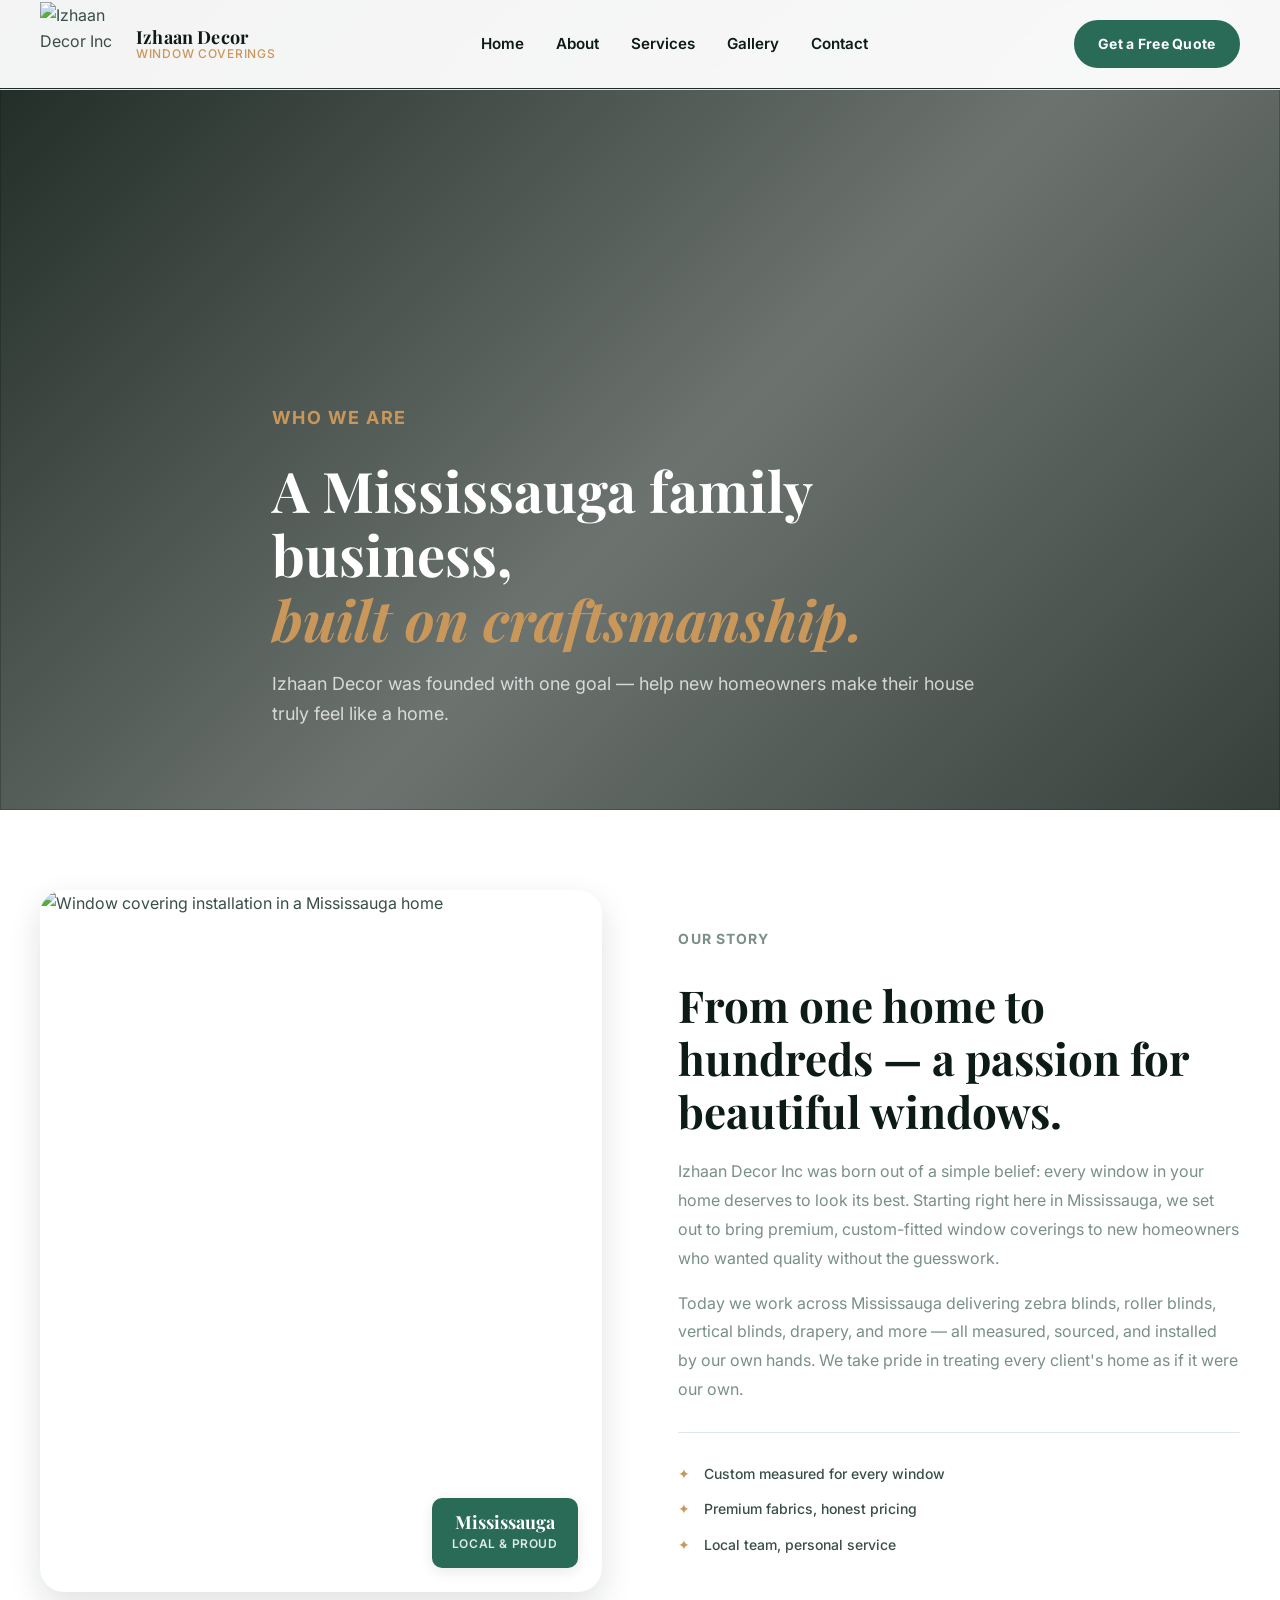
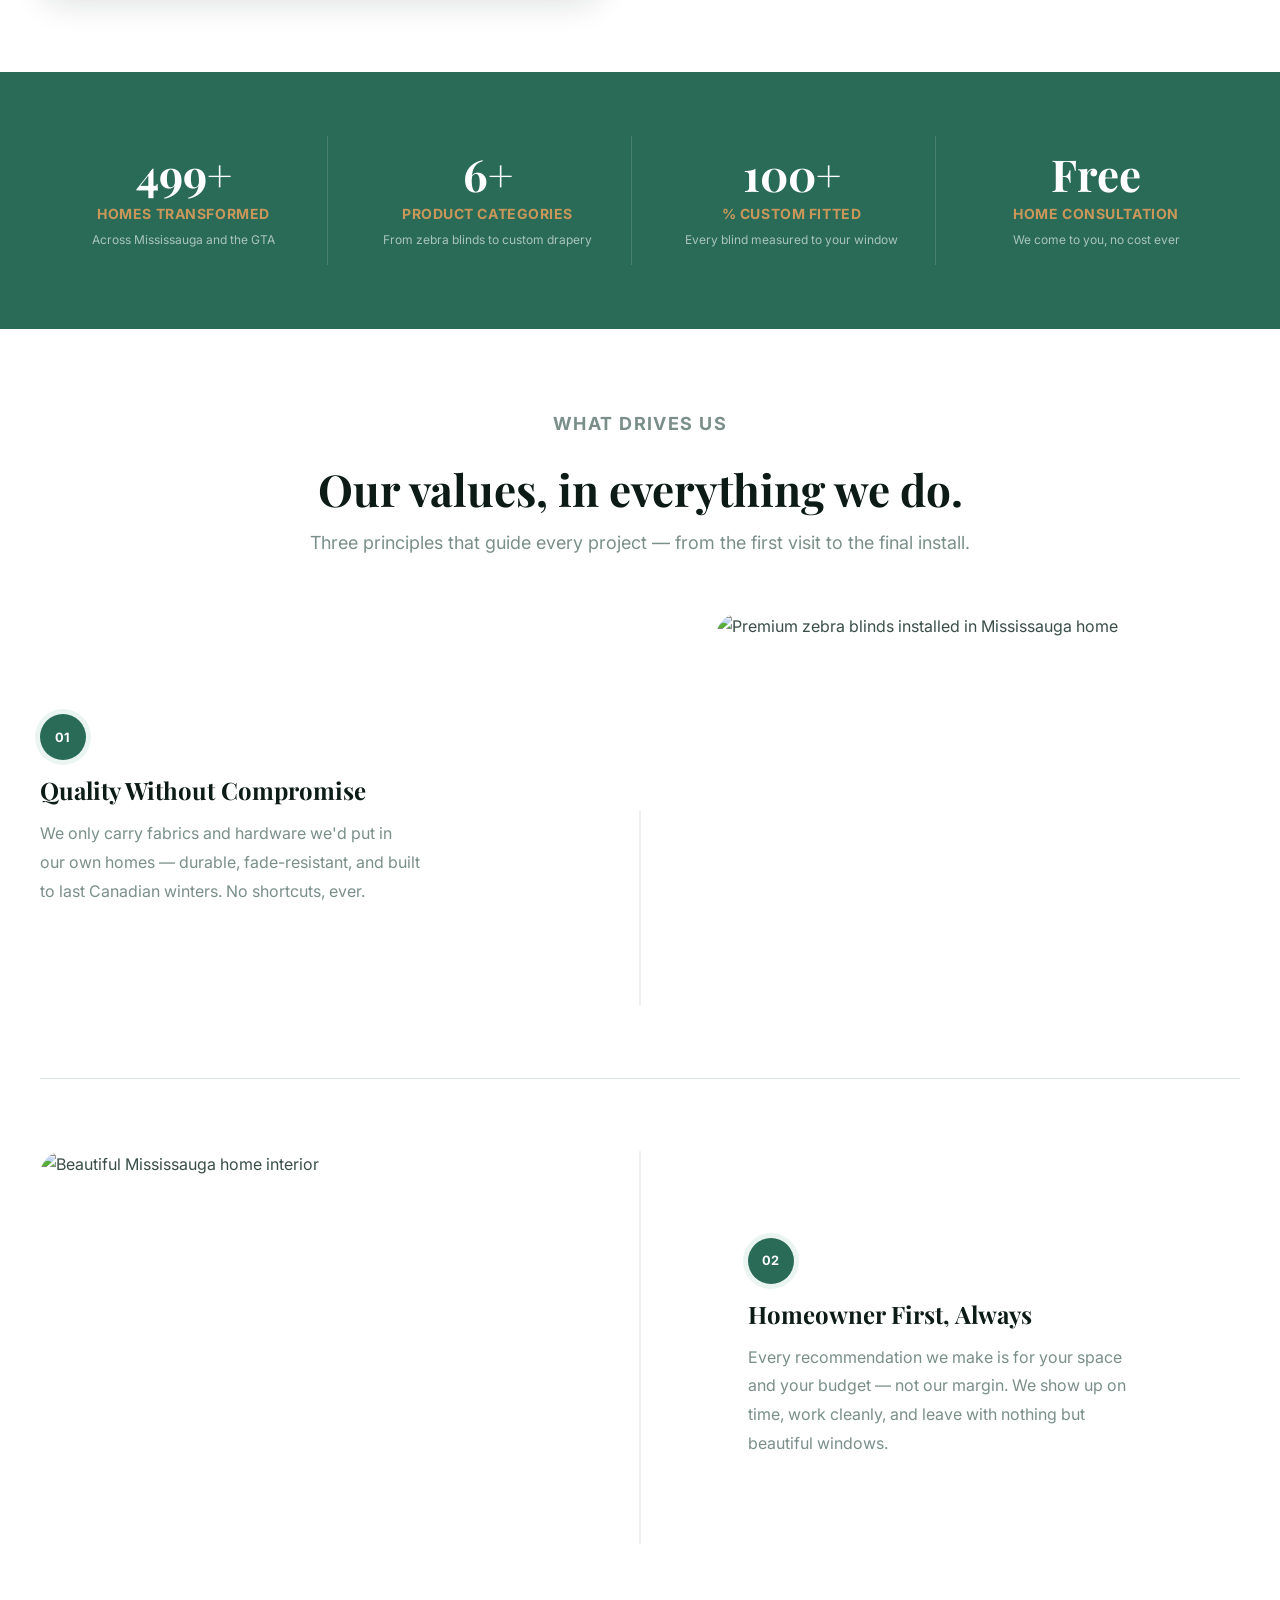
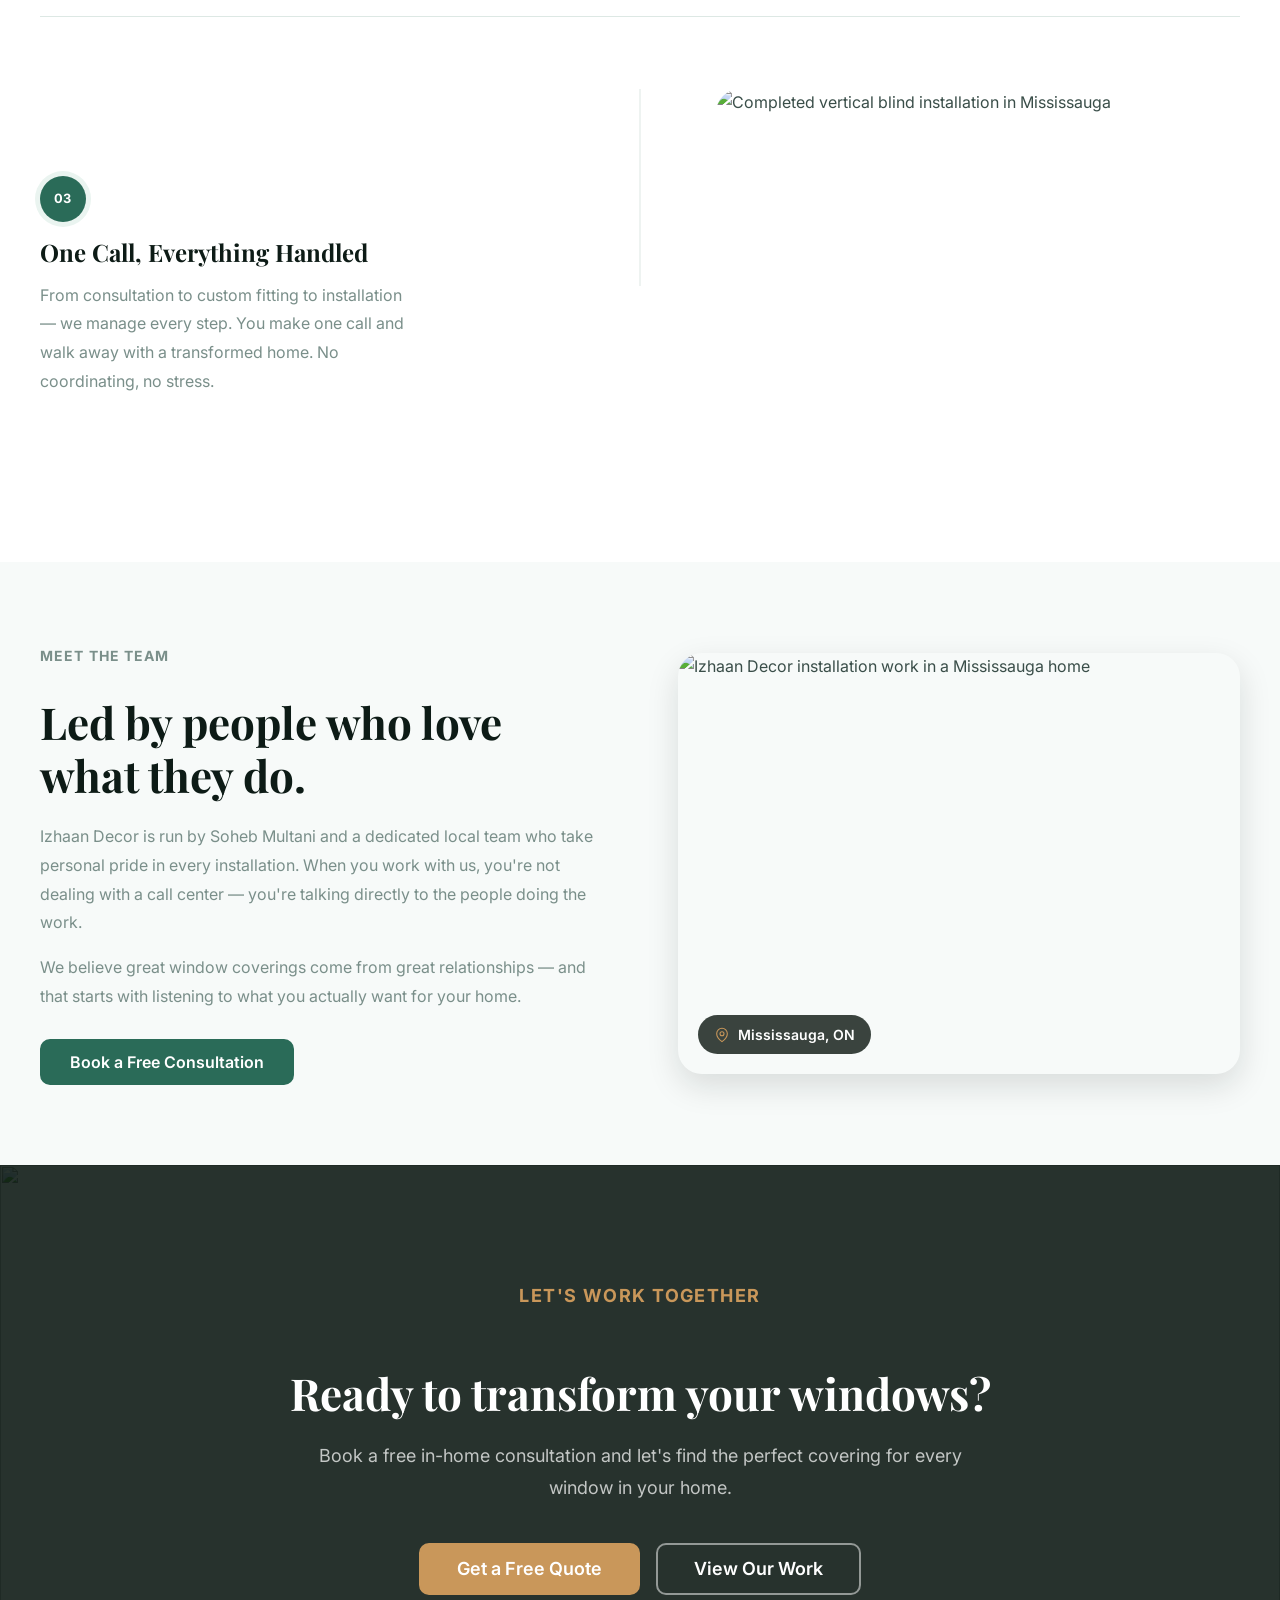
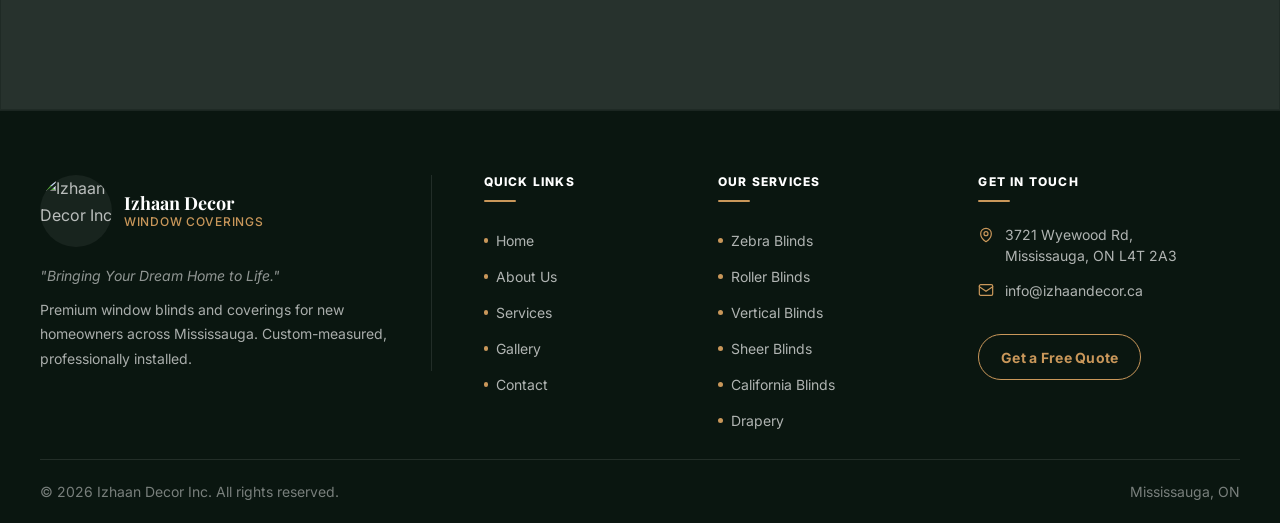
==== about/index.html @ c47b693d "first commit" ====
﻿<!doctype html>
<html lang="en">
  <head>
    <meta charset="utf-8">
    <meta name="viewport" content="width=device-width, initial-scale=1">
    <title>About Us | Izhaan Decor Inc — Mississauga Window Coverings</title>
    <meta name="description" content="Learn about Izhaan Decor Inc — a Mississauga-based window coverings company dedicated to helping new homeowners bring their dream home to life with premium blinds and drapery.">
    <link rel="preconnect" href="https://fonts.googleapis.com">
    <link rel="preconnect" href="https://fonts.gstatic.com" crossorigin>
    <link href="https://fonts.googleapis.com/css2?family=Inter:wght@400;500;600;700&family=Playfair+Display:ital,wght@0,400;0,600;0,700;1,400&display=swap" rel="stylesheet">
    <link rel="stylesheet" href="../root.css">
    <link rel="stylesheet" href="./about.css">
  </head>
  <body>

    <div data-include="../global/header.html"></div>

    <main>

      <!-- ═══════════════════════════════ PAGE HERO -->
      <section class="about-hero">
        <div class="about-hero__bg" aria-hidden="true">
          <img src="https://images.pexels.com/photos/1571460/pexels-photo-1571460.jpeg?auto=compress&cs=tinysrgb&w=1800" alt="">
        </div>
        <div class="container about-hero__inner">
          <p class="eyebrow">Who We Are</p>
          <h1>A Mississauga family business,<br><em>built on craftsmanship.</em></h1>
          <p>Izhaan Decor was founded with one goal — help new homeowners make their house truly feel like a home.</p>
        </div>
      </section>

      <!-- ═══════════════════════════════ STORY -->
      <section class="section about-story">
        <div class="container about-story__grid">
          <div class="about-story__media">
            <img src="https://assets.cdn.filesafe.space/pDreylt0DE2IrmVNC9Mn/media/6a2c3a06c53e51acc0c17b4c.jpg" alt="Window covering installation in a Mississauga home" loading="lazy">
            <div class="about-story__badge">
              <strong>Mississauga</strong>
              <span>Local &amp; Proud</span>
            </div>
          </div>
          <div class="about-story__copy">
            <p class="eyebrow">Our Story</p>
            <h2>From one home to hundreds — a passion for beautiful windows.</h2>
            <p>Izhaan Decor Inc was born out of a simple belief: every window in your home deserves to look its best. Starting right here in Mississauga, we set out to bring premium, custom-fitted window coverings to new homeowners who wanted quality without the guesswork.</p>
            <p>Today we work across Mississauga delivering zebra blinds, roller blinds, vertical blinds, drapery, and more — all measured, sourced, and installed by our own hands. We take pride in treating every client's home as if it were our own.</p>
            <div class="about-story__values">
              <div class="about-story__value">
                <span>✦</span>
                <p>Custom measured for every window</p>
              </div>
              <div class="about-story__value">
                <span>✦</span>
                <p>Premium fabrics, honest pricing</p>
              </div>
              <div class="about-story__value">
                <span>✦</span>
                <p>Local team, personal service</p>
              </div>
            </div>
          </div>
        </div>
      </section>

      <!-- ═══════════════════════════════ STATS -->
      <section class="about-stats">
        <div class="container about-stats__grid">
          <div class="about-stat">
            <strong data-count-to="500">0</strong>
            <span>Homes Transformed</span>
            <p>Across Mississauga and the GTA</p>
          </div>
          <div class="about-stat">
            <strong data-count-to="6">0</strong>
            <span>Product Categories</span>
            <p>From zebra blinds to custom drapery</p>
          </div>
          <div class="about-stat">
            <strong data-count-to="100">0</strong>
            <span>% Custom Fitted</span>
            <p>Every blind measured to your window</p>
          </div>
          <div class="about-stat">
            <strong>Free</strong>
            <span>Home Consultation</span>
            <p>We come to you, no cost ever</p>
          </div>
        </div>
      </section>

      <!-- ═══════════════════════════════ MISSION & VALUES -->
      <section class="section about-values">
        <div class="container">
          <div class="section-heading">
            <p class="eyebrow">What Drives Us</p>
            <h2>Our values, in everything we do.</h2>
            <p>Three principles that guide every project — from the first visit to the final install.</p>
          </div>
          <div class="steps-alt__list">

            <div class="steps-alt__step reveal-on-scroll">
              <div class="steps-alt__copy">
                <span class="steps-alt__num">01</span>
                <h3>Quality Without Compromise</h3>
                <p>We only carry fabrics and hardware we'd put in our own homes — durable, fade-resistant, and built to last Canadian winters. No shortcuts, ever.</p>
              </div>
              <div class="steps-alt__divider" aria-hidden="true"></div>
              <div class="steps-alt__media">
                <img src="https://assets.cdn.filesafe.space/pDreylt0DE2IrmVNC9Mn/media/6a2c3a0cc5c622320643a615.jpg" alt="Premium zebra blinds installed in Mississauga home" loading="lazy">
              </div>
            </div>

            <div class="steps-alt__step steps-alt__step--flip reveal-on-scroll">
              <div class="steps-alt__copy">
                <span class="steps-alt__num">02</span>
                <h3>Homeowner First, Always</h3>
                <p>Every recommendation we make is for your space and your budget — not our margin. We show up on time, work cleanly, and leave with nothing but beautiful windows.</p>
              </div>
              <div class="steps-alt__divider" aria-hidden="true"></div>
              <div class="steps-alt__media">
                <img src="https://images.pexels.com/photos/1457842/pexels-photo-1457842.jpeg?auto=compress&cs=tinysrgb&w=1200" alt="Beautiful Mississauga home interior" loading="lazy">
              </div>
            </div>

            <div class="steps-alt__step reveal-on-scroll">
              <div class="steps-alt__copy">
                <span class="steps-alt__num">03</span>
                <h3>One Call, Everything Handled</h3>
                <p>From consultation to custom fitting to installation — we manage every step. You make one call and walk away with a transformed home. No coordinating, no stress.</p>
              </div>
              <div class="steps-alt__divider" aria-hidden="true"></div>
              <div class="steps-alt__media">
                <img src="https://assets.cdn.filesafe.space/pDreylt0DE2IrmVNC9Mn/media/6a2c3a0c8a3c98ce56496776.jpg" alt="Completed vertical blind installation in Mississauga" loading="lazy">
              </div>
            </div>

          </div>
        </div>
      </section>

      <!-- ═══════════════════════════════ OWNER / TEAM -->
      <section class="section about-team">
        <div class="container about-team__grid">
          <div class="about-team__copy">
            <p class="eyebrow">Meet the Team</p>
            <h2>Led by people who love what they do.</h2>
            <p>Izhaan Decor is run by Soheb Multani and a dedicated local team who take personal pride in every installation. When you work with us, you're not dealing with a call center — you're talking directly to the people doing the work.</p>
            <p>We believe great window coverings come from great relationships — and that starts with listening to what you actually want for your home.</p>
            <a class="btn btn--primary" href="../contact/">Book a Free Consultation</a>
          </div>
          <div class="about-team__media">
            <img src="https://assets.cdn.filesafe.space/pDreylt0DE2IrmVNC9Mn/media/6a2c3a0c96783b1af5883b0c.jpg" alt="Izhaan Decor installation work in a Mississauga home" loading="lazy">
            <div class="about-team__tag">
              <svg viewBox="0 0 24 24" fill="none" stroke="currentColor" stroke-width="1.6" stroke-linecap="round" stroke-linejoin="round" aria-hidden="true"><path d="M20 10c0 6-8 12-8 12S4 16 4 10a8 8 0 1 1 16 0z"/><circle cx="12" cy="10" r="3"/></svg>
              <span>Mississauga, ON</span>
            </div>
          </div>
        </div>
      </section>

      <!-- ═══════════════════════════════ CTA -->
      <section class="about-cta">
        <div class="about-cta__bg" aria-hidden="true">
          <img src="https://images.pexels.com/photos/1643383/pexels-photo-1643383.jpeg?auto=compress&cs=tinysrgb&w=1800" alt="">
        </div>
        <div class="container about-cta__inner">
          <p class="eyebrow">Let's Work Together</p>
          <h2>Ready to transform your windows?</h2>
          <p>Book a free in-home consultation and let's find the perfect covering for every window in your home.</p>
          <div class="about-cta__actions">
            <a class="btn btn--accent btn--large" href="../contact/">Get a Free Quote</a>
            <a class="btn btn--outline-white btn--large" href="../gallery/">View Our Work</a>
          </div>
        </div>
      </section>

    </main>

    <div data-include="../global/footer.html"></div>
    <script src="./about.js"></script>
  </body>
</html>
---- root.css ----
@import url("./global/variables.css");
@import url("./global/base.css");
---- about/about.css ----
/* ══════════════════════════════════════════════════════════
   Scroll reveal
══════════════════════════════════════════════════════════ */
.reveal-on-scroll {
  opacity: 0;
  transform: translateY(30px);
  transition: opacity 0.65s var(--ease-slow), transform 0.65s var(--ease-slow);
}

.reveal-on-scroll.is-visible {
  opacity: 1;
  transform: translateY(0);
}

.reveal-stagger {
  transition-delay: calc(var(--i, 0) * 110ms);
}

/* ══════════════════════════════════════════════════════════
   PAGE HERO
══════════════════════════════════════════════════════════ */
.about-hero {
  position: relative;
  display: flex;
  align-items: flex-end;
  min-height: 90vh;
  overflow: hidden;
}

.about-hero__bg {
  position: absolute;
  inset: 0;
  z-index: 0;
}

.about-hero__bg img {
  width: 100%;
  height: 100%;
  object-fit: cover;
}

.about-hero__bg::after {
  content: "";
  position: absolute;
  inset: 0;
  background: linear-gradient(
    135deg,
    rgba(10, 22, 16, 0.92) 0%,
    rgba(10, 22, 16, 0.60) 55%,
    rgba(10, 22, 16, 0.82) 100%
  );
}

.about-hero__inner {
  position: relative;
  z-index: 1;
  padding-block: 8rem 5rem;
  max-width: 46rem;
}

.about-hero__inner .eyebrow {
  color: var(--color-accent);
  animation: fade-up 0.7s var(--ease-slow) both;
}

.about-hero__inner h1 {
  margin-block: 0.75rem 1.1rem;
  font-size: clamp(2rem, 5vw, 3.5rem);
  color: #fff;
  line-height: 1.15;
  animation: fade-up 0.7s 0.15s var(--ease-slow) both;
}

.about-hero__inner h1 em {
  font-style: italic;
  color: var(--color-accent);
}

.about-hero__inner > p {
  color: rgba(255, 255, 255, 0.75);
  font-size: var(--text-lg);
  line-height: 1.7;
  animation: fade-up 0.7s 0.3s var(--ease-slow) both;
}

@keyframes fade-up {
  from { opacity: 0; transform: translateY(24px); }
  to   { opacity: 1; transform: translateY(0);    }
}

/* ══════════════════════════════════════════════════════════
   STORY
══════════════════════════════════════════════════════════ */
.about-story__grid {
  display: grid;
  grid-template-columns: 1fr 1fr;
  gap: clamp(2.5rem, 6vw, 5rem);
  align-items: center;
}

.about-story__media {
  position: relative;
  border-radius: var(--radius-xl);
  overflow: hidden;
  aspect-ratio: 4 / 5;
  box-shadow: var(--shadow-lg);
}

.about-story__media img {
  width: 100%;
  height: 100%;
  object-fit: cover;
  transition: transform 0.7s var(--ease-slow);
}

.about-story__media:hover img {
  transform: scale(1.04);
}

.about-story__badge {
  position: absolute;
  bottom: 1.5rem;
  right: 1.5rem;
  display: flex;
  flex-direction: column;
  align-items: center;
  padding: 0.9rem 1.25rem;
  border-radius: var(--radius-md);
  background: var(--color-primary);
  color: #fff;
  text-align: center;
  box-shadow: var(--shadow-md);
}

.about-story__badge strong {
  font-family: var(--font-serif);
  font-size: var(--text-lg);
  font-weight: 700;
  line-height: 1;
}

.about-story__badge span {
  margin-top: 0.2rem;
  font-size: var(--text-xs);
  font-weight: 600;
  letter-spacing: 0.05em;
  text-transform: uppercase;
  opacity: 0.85;
}

.about-story__copy h2 {
  margin-block: 0.75rem 1.25rem;
  font-size: clamp(var(--text-2xl), 3.5vw, var(--text-4xl));
}

.about-story__copy p {
  color: var(--color-muted);
  line-height: 1.8;
  margin-bottom: 1rem;
}

.about-story__values {
  display: grid;
  gap: 0.65rem;
  margin-top: 1.75rem;
  padding-top: 1.75rem;
  border-top: 1px solid var(--color-border);
}

.about-story__value {
  display: flex;
  align-items: center;
  gap: 0.85rem;
}

.about-story__value span {
  color: var(--color-accent);
  font-size: var(--text-sm);
  flex: 0 0 auto;
}

.about-story__value p {
  margin: 0;
  color: var(--color-text);
  font-size: var(--text-sm);
  font-weight: 500;
}

/* ══════════════════════════════════════════════════════════
   STATS
══════════════════════════════════════════════════════════ */
.about-stats {
  background: var(--color-primary);
  padding-block: clamp(2.5rem, 5vw, 4rem);
}

.about-stats__grid {
  display: grid;
  grid-template-columns: repeat(4, 1fr);
  gap: 1rem;
  text-align: center;
}

.about-stat {
  padding: 1rem;
  border-right: 1px solid rgba(255, 255, 255, 0.14);
}

.about-stat:last-child {
  border-right: 0;
}

.about-stat strong {
  display: block;
  font-family: var(--font-serif);
  font-size: clamp(var(--text-3xl), 4vw, var(--text-4xl));
  font-weight: 700;
  color: #fff;
  line-height: 1;
  margin-bottom: 0.35rem;
}

.about-stat span {
  display: block;
  font-size: var(--text-sm);
  font-weight: 700;
  color: var(--color-accent);
  letter-spacing: 0.04em;
  text-transform: uppercase;
  margin-bottom: 0.4rem;
}

.about-stat p {
  font-size: var(--text-xs);
  color: rgba(255, 255, 255, 0.6);
  line-height: 1.5;
}

/* ══════════════════════════════════════════════════════════
   VALUES
══════════════════════════════════════════════════════════ */
.values-grid {
  display: grid;
  grid-template-columns: repeat(3, 1fr);
  gap: 1.5rem;
}

.value-card {
  padding: 2rem 1.75rem;
  border: 1px solid var(--color-border);
  border-radius: var(--radius-lg);
  background: var(--color-surface);
  transition: transform var(--ease), box-shadow var(--ease), border-color var(--ease);
}

.value-card:hover {
  transform: translateY(-5px);
  box-shadow: var(--shadow-md);
  border-color: var(--color-primary-soft);
}

.value-card__icon {
  display: flex;
  align-items: center;
  justify-content: center;
  width: 3.25rem;
  height: 3.25rem;
  margin-bottom: 1.25rem;
  border-radius: var(--radius-md);
  background: var(--color-primary-soft);
  color: var(--color-primary);
  transition: background var(--ease), color var(--ease);
}

.value-card:hover .value-card__icon {
  background: var(--color-primary);
  color: var(--color-surface);
}

.value-card__icon svg {
  width: 1.35rem;
  height: 1.35rem;
}

.value-card h3 {
  margin-bottom: 0.6rem;
  font-size: var(--text-lg);
}

.value-card p {
  color: var(--color-muted);
  font-size: var(--text-sm);
  line-height: 1.7;
}

/* ══════════════════════════════════════════════════════════
   TEAM
══════════════════════════════════════════════════════════ */
.about-team {
  background: var(--color-surface-soft);
}

.about-team__grid {
  display: grid;
  grid-template-columns: 1fr 1fr;
  gap: clamp(2.5rem, 6vw, 5rem);
  align-items: center;
}

.about-team__copy h2 {
  margin-block: 0.75rem 1.25rem;
  font-size: clamp(var(--text-2xl), 3.5vw, var(--text-4xl));
}

.about-team__copy p {
  color: var(--color-muted);
  line-height: 1.8;
  margin-bottom: 1rem;
}

.about-team__copy .btn {
  margin-top: 0.75rem;
}

.about-team__media {
  position: relative;
  border-radius: var(--radius-xl);
  overflow: hidden;
  aspect-ratio: 4 / 3;
  box-shadow: var(--shadow-lg);
}

.about-team__media img {
  width: 100%;
  height: 100%;
  object-fit: cover;
  transition: transform 0.7s var(--ease-slow);
}

.about-team__media:hover img {
  transform: scale(1.04);
}

.about-team__tag {
  position: absolute;
  bottom: 1.25rem;
  left: 1.25rem;
  display: inline-flex;
  align-items: center;
  gap: 0.5rem;
  padding: 0.5rem 1rem;
  border-radius: var(--radius-full);
  background: rgba(10, 22, 16, 0.8);
  backdrop-filter: blur(8px);
  color: #fff;
  font-size: var(--text-sm);
  font-weight: 600;
}

.about-team__tag svg {
  width: 1rem;
  height: 1rem;
  color: var(--color-accent);
}

/* ══════════════════════════════════════════════════════════
   CTA BANNER
══════════════════════════════════════════════════════════ */
.about-cta {
  position: relative;
  overflow: hidden;
}

.about-cta__bg {
  position: absolute;
  inset: 0;
  z-index: 0;
}

.about-cta__bg img {
  width: 100%;
  height: 100%;
  object-fit: cover;
}

.about-cta__bg::after {
  content: "";
  position: absolute;
  inset: 0;
  background: rgba(10, 22, 16, 0.88);
}

.about-cta__inner {
  position: relative;
  z-index: 1;
  padding-block: clamp(4.5rem, 9vw, 8rem);
  text-align: center;
  max-width: 44rem;
  margin-inline: auto;
}

.about-cta__inner .eyebrow {
  color: var(--color-accent);
}

.about-cta__inner h2 {
  margin-block: 1rem 1.25rem;
  font-size: clamp(var(--text-2xl), 4vw, var(--text-4xl));
  color: #fff;
}

.about-cta__inner > p {
  margin-bottom: 2.5rem;
  color: rgba(255, 255, 255, 0.72);
  font-size: var(--text-lg);
  line-height: 1.75;
}

.about-cta__actions {
  display: flex;
  flex-wrap: wrap;
  justify-content: center;
  gap: 1rem;
}

.btn--outline-white {
  color: #fff;
  background: transparent;
  border-color: rgba(255, 255, 255, 0.5);
}

.btn--outline-white:hover {
  background: rgba(255, 255, 255, 0.1);
  border-color: rgba(255, 255, 255, 0.9);
  transform: translateY(-1px);
}

/* ══════════════════════════════════════════════════════════
   RESPONSIVE
══════════════════════════════════════════════════════════ */
@media (max-width: 900px) {
  .about-story__grid,
  .about-team__grid {
    grid-template-columns: 1fr;
  }

  .about-story__media {
    aspect-ratio: 16 / 9;
  }

  .about-team__media {
    order: -1;
  }

  .values-grid {
    grid-template-columns: repeat(2, 1fr);
  }

  .about-hero__inner {
    text-align: center;
    margin-inline: auto;
  }
}

@media (max-width: 767px) {
  .about-stats__grid {
    grid-template-columns: repeat(2, 1fr);
  }

  .about-stat {
    border-right: 0;
    border-bottom: 1px solid rgba(255, 255, 255, 0.1);
    padding: 1.25rem;
  }

  .about-stat:nth-child(odd)       { border-right: 1px solid rgba(255, 255, 255, 0.14); }
  .about-stat:nth-last-child(-n+2) { border-bottom: 0; }

  .values-grid {
    grid-template-columns: 1fr;
  }

  .about-cta__actions {
    flex-direction: column;
    align-items: center;
  }

  .about-cta__actions .btn {
    width: 100%;
    max-width: 22rem;
  }
}
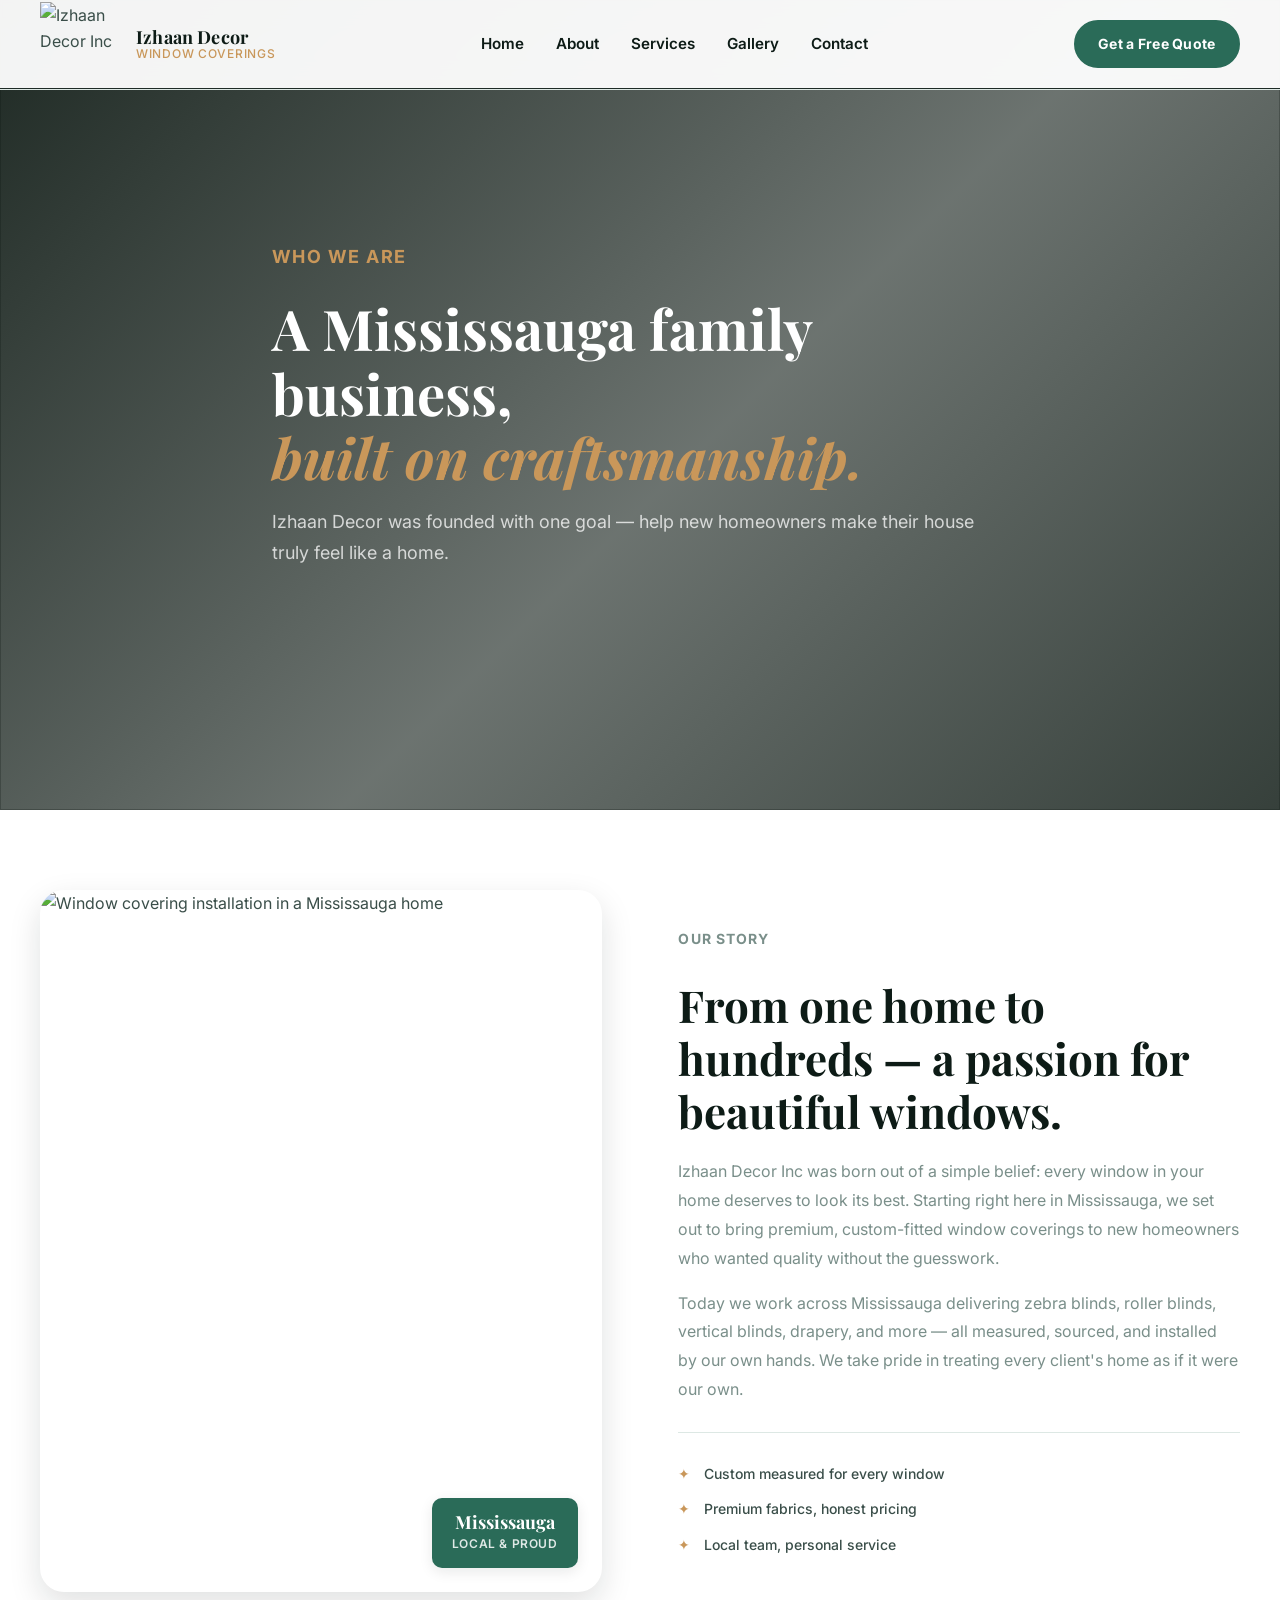
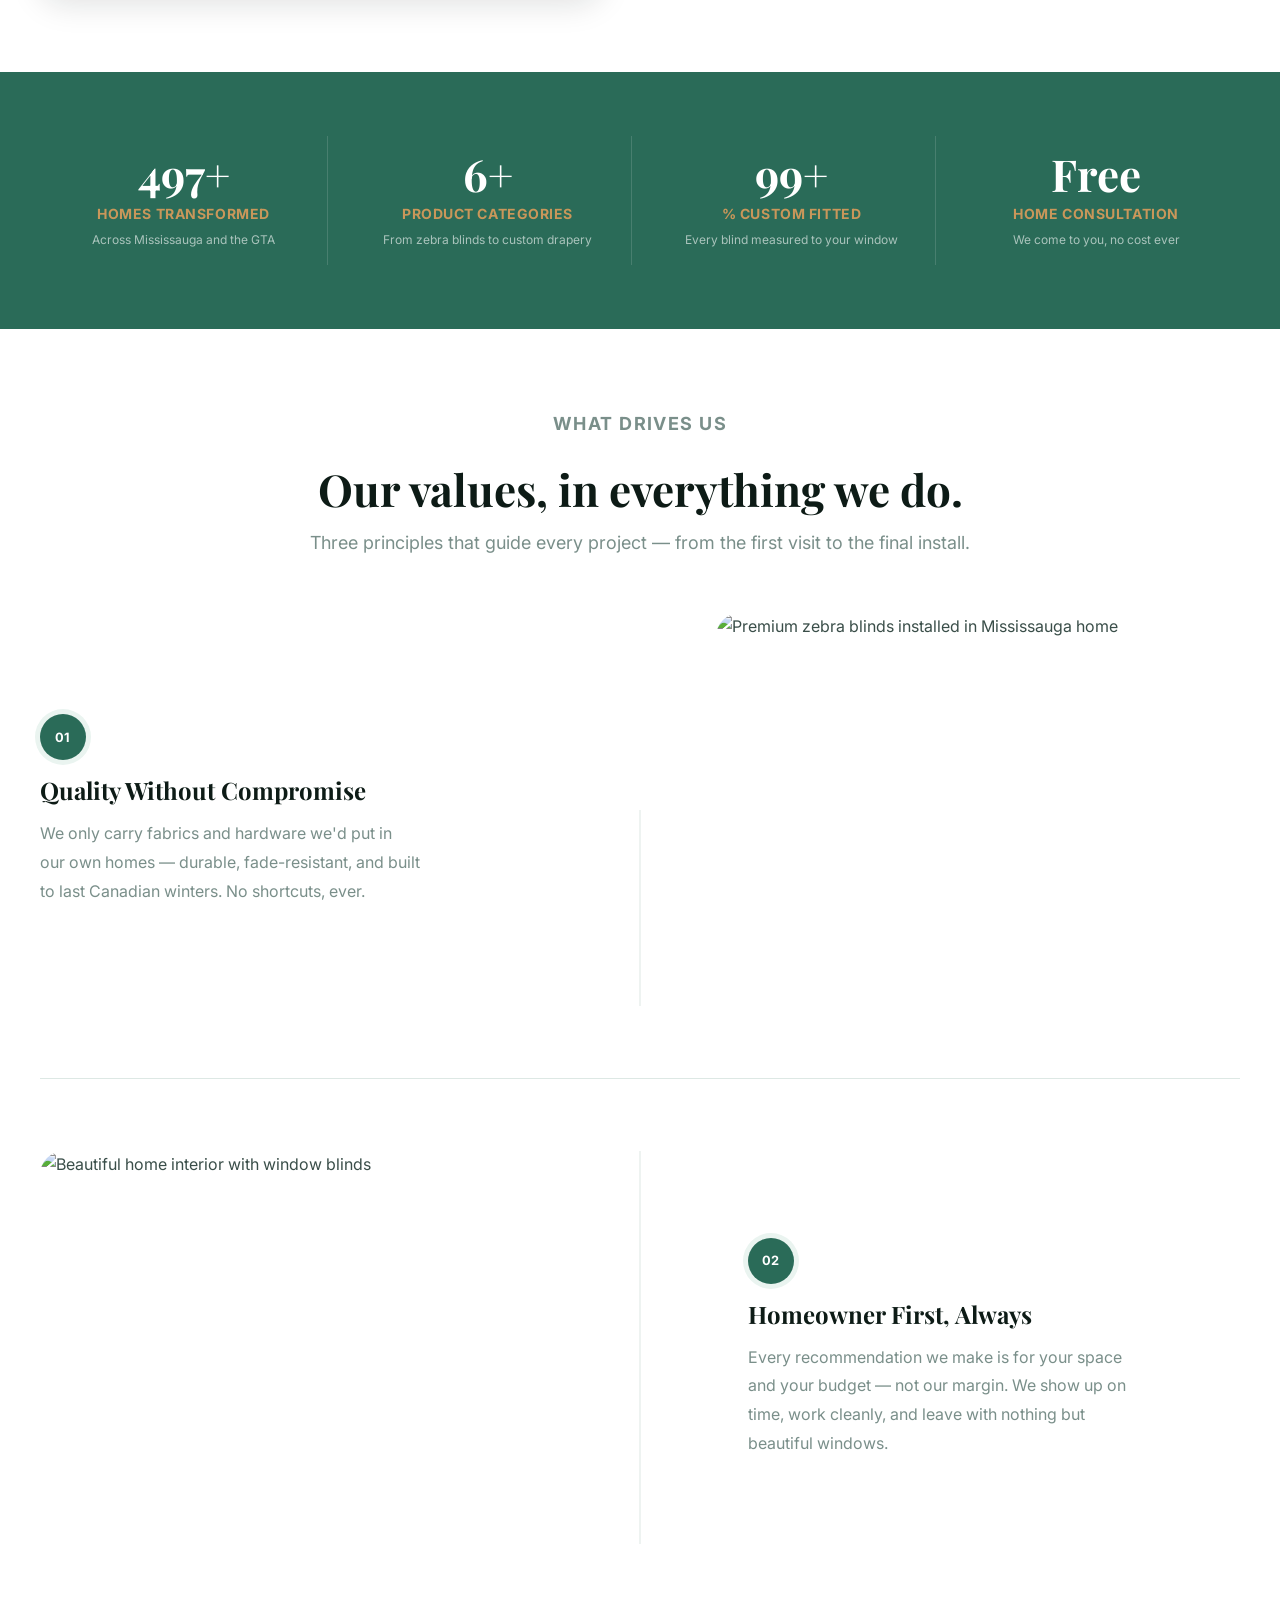
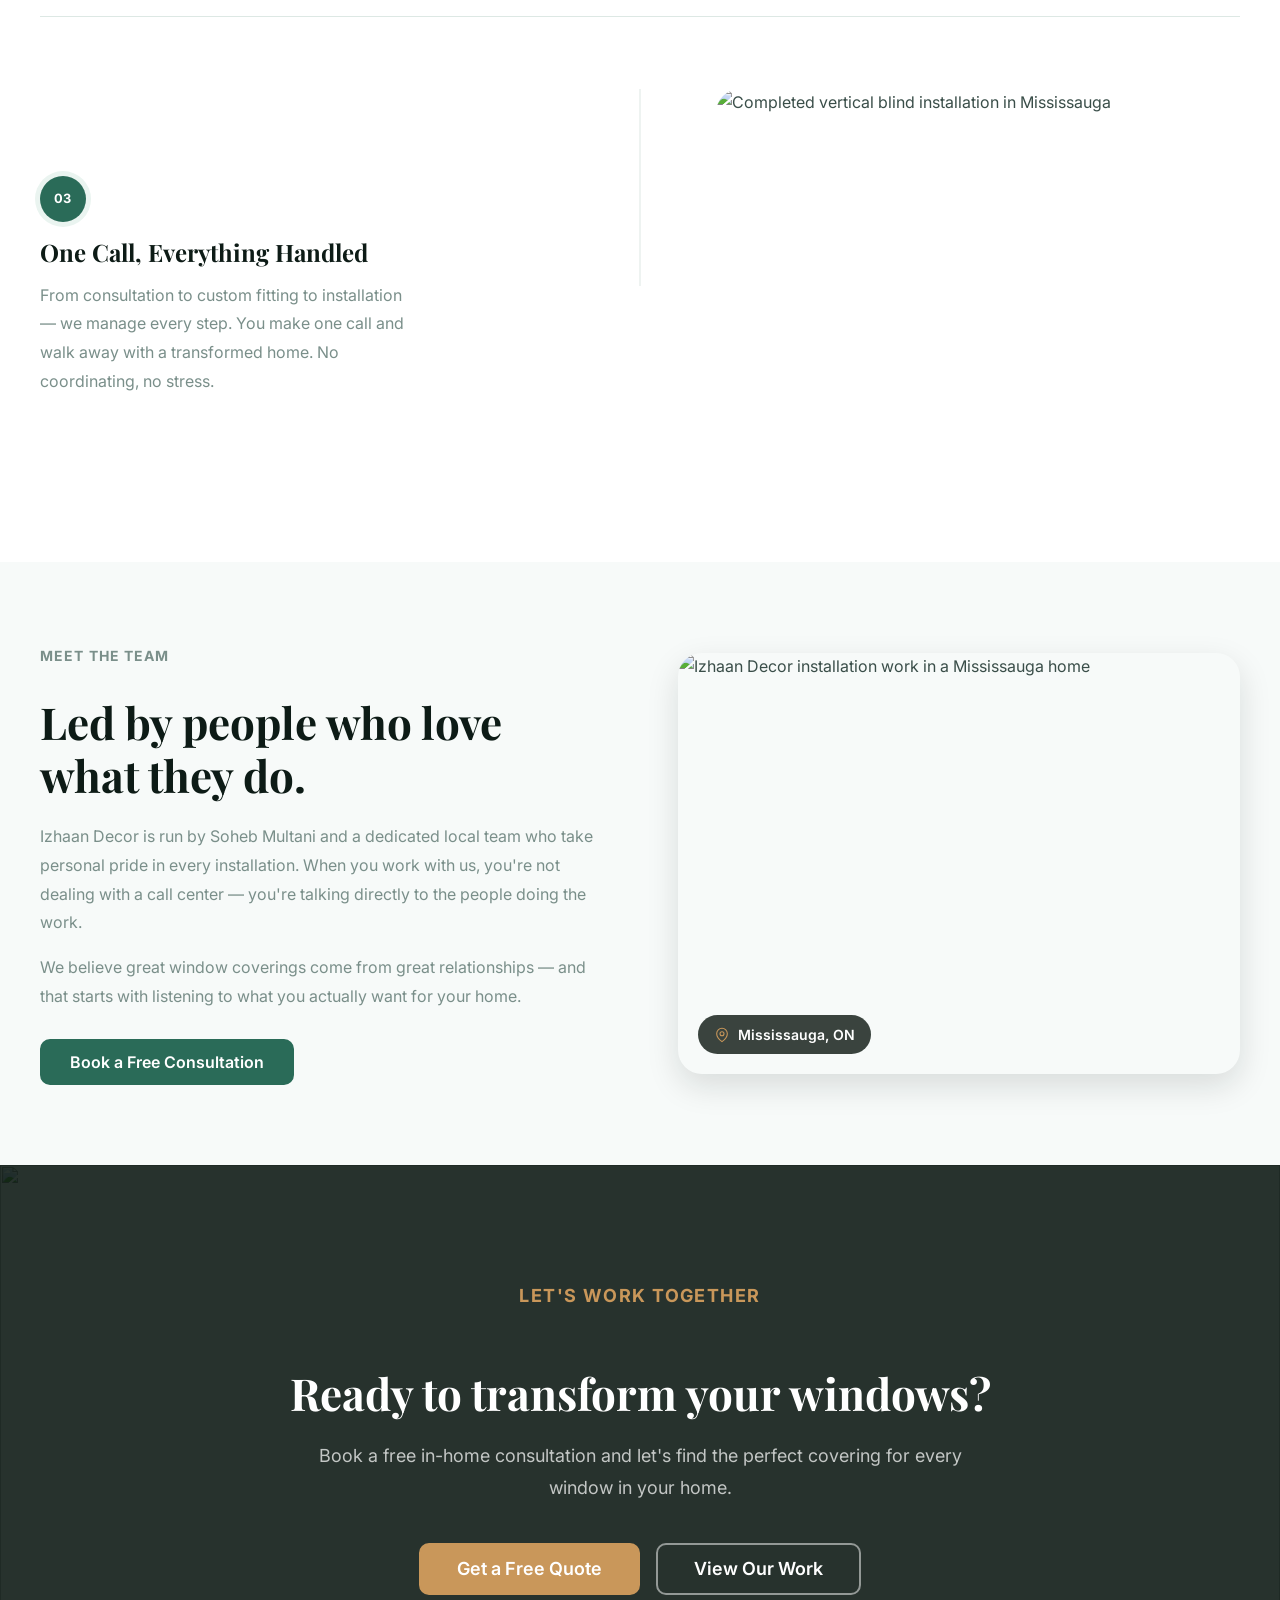
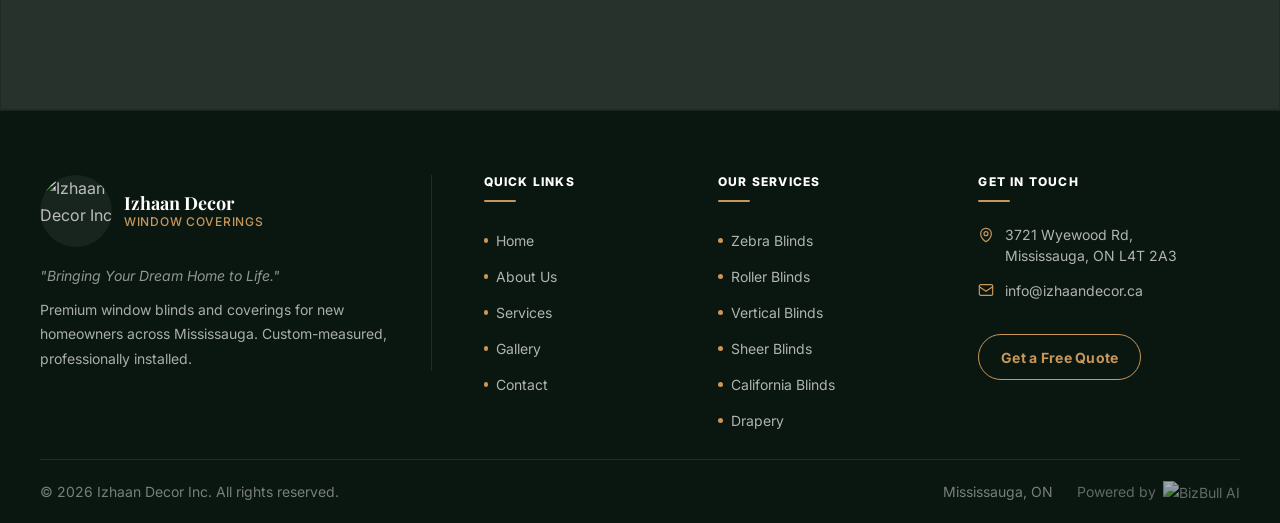
==== commit 9424e15f: "updated images" ====
--- a/about/index.html
+++ b/about/index.html
@@ -13,14 +13,356 @@
   </head>
   <body>
 
-    <div data-include="../global/header.html"></div>
+<style>
+  .site-header {
+    position: fixed;
+    top: 0;
+    right: 0;
+    left: 0;
+    z-index: 1000;
+    background: rgba(255, 255, 255, 0.95);
+    border-bottom: 1px solid var(--color-border);
+    backdrop-filter: blur(14px);
+  }
+
+  .site-header__inner {
+    display: flex;
+    align-items: center;
+    justify-content: space-between;
+    min-height: 88px;
+  }
+
+  .site-header__brand {
+    display: inline-flex;
+    align-items: center;
+    gap: 0.75rem;
+  }
+
+  .site-header__logo {
+    width: 84px;
+    height: 84px;
+    object-fit: contain;
+  }
+
+  .site-header__brand-name {
+    display: flex;
+    flex-direction: column;
+    line-height: 1.15;
+  }
+
+  .site-header__brand-name strong {
+    font-family: var(--font-serif);
+    font-size: var(--text-lg);
+    font-weight: 700;
+    color: var(--color-dark);
+    letter-spacing: 0.01em;
+  }
+
+  .site-header__brand-name span {
+    font-size: var(--text-xs);
+    font-weight: 500;
+    color: var(--color-accent);
+    letter-spacing: 0.06em;
+    text-transform: uppercase;
+  }
+
+  /* ── Desktop nav ───────────────────────────────────────── */
+  .site-header__nav {
+    display: flex;
+    align-items: center;
+    gap: clamp(1.5rem, 2.5vw, 2.25rem);
+    font-size: 0.95rem;
+    font-weight: 600;
+    color: var(--color-dark);
+  }
+
+  .site-header__nav a {
+    position: relative;
+    padding-block: 0.35rem;
+    color: var(--color-dark);
+    transition: color var(--ease);
+  }
+
+  .site-header__nav a::after {
+    content: "";
+    position: absolute;
+    left: 0;
+    right: 0;
+    bottom: 0;
+    height: 2px;
+    background: var(--color-primary);
+    border-radius: var(--radius-full);
+    transform: scaleX(0);
+    transform-origin: left;
+    transition: transform var(--ease);
+  }
+
+  .site-header__nav a:hover,
+  .site-header__nav a.is-active { color: var(--color-primary); }
+
+  .site-header__nav a:hover::after,
+  .site-header__nav a.is-active::after { transform: scaleX(1); }
+
+  /* ── Desktop CTA ───────────────────────────────────────── */
+  .site-header__actions {
+    display: flex;
+    align-items: center;
+    gap: 0.625rem;
+  }
+
+  .site-header__cta {
+    display: inline-flex;
+    align-items: center;
+    justify-content: center;
+    min-height: 44px;
+    padding: 0.65rem 1.4rem;
+    border: 2px solid var(--color-primary);
+    border-radius: var(--radius-full);
+    background: var(--color-primary);
+    color: var(--color-surface);
+    font-size: var(--text-sm);
+    font-weight: 700;
+    letter-spacing: 0.02em;
+    transition: background var(--ease), border-color var(--ease), transform var(--ease), box-shadow var(--ease);
+  }
+
+  .site-header__cta:hover {
+    background: var(--color-primary-hover);
+    border-color: var(--color-primary-hover);
+    transform: translateY(-1px);
+    box-shadow: var(--shadow-md);
+  }
+
+  /* ── Hamburger button ──────────────────────────────────── */
+  .site-header__menu {
+    display: none;
+    width: 2.75rem;
+    height: 2.75rem;
+    align-items: center;
+    justify-content: center;
+    border-radius: var(--radius-md);
+    color: var(--color-dark);
+    background: var(--color-surface-soft);
+    transition: background var(--ease);
+    flex-shrink: 0;
+  }
+
+  .site-header__menu:hover { background: var(--color-primary-soft); }
+
+  .site-header__menu-icon,
+  .site-header__menu-icon::before,
+  .site-header__menu-icon::after {
+    display: block;
+    width: 1.25rem;
+    height: 2px;
+    border-radius: var(--radius-full);
+    background: currentColor;
+    transition: transform var(--ease), opacity var(--ease);
+  }
+
+  .site-header__menu-icon {
+    position: relative;
+  }
+
+  .site-header__menu-icon::before,
+  .site-header__menu-icon::after {
+    content: "";
+    position: absolute;
+    left: 0;
+  }
+
+  .site-header__menu-icon::before { top: -0.4rem; }
+  .site-header__menu-icon::after  { top:  0.4rem; }
+
+  .site-header.is-open .site-header__menu-icon        { transform: rotate(45deg); }
+  .site-header.is-open .site-header__menu-icon::before { opacity: 0; }
+  .site-header.is-open .site-header__menu-icon::after  { transform: translateY(-0.4rem) rotate(-90deg); }
+
+  /* ── Mobile slide-down panel ───────────────────────────── */
+  .site-header__panel {
+    overflow: hidden;
+    max-height: 0;
+    transition: max-height 0.42s cubic-bezier(0.4, 0, 0.2, 1);
+    background: var(--color-dark);
+    border-top: 1px solid rgba(255, 255, 255, 0.07);
+  }
+
+  .site-header__panel-nav {
+    display: flex;
+    flex-direction: column;
+    padding-block: 0.5rem;
+  }
+
+  .site-header__panel-nav a {
+    display: flex;
+    align-items: center;
+    justify-content: space-between;
+    padding: 1rem 1.5rem;
+    color: rgba(255, 255, 255, 0.72);
+    font-size: 1rem;
+    font-weight: 600;
+    letter-spacing: 0.01em;
+    border-bottom: 1px solid rgba(255, 255, 255, 0.06);
+    transition: color var(--ease), background var(--ease), padding-left var(--ease);
+  }
+
+  .site-header__panel-nav a:last-child {
+    border-bottom: none;
+  }
+
+  .site-header__panel-nav a:hover {
+    color: #fff;
+    background: rgba(255, 255, 255, 0.04);
+    padding-left: 1.875rem;
+  }
+
+  .site-header__panel-nav a.is-active {
+    color: var(--color-accent);
+    background: rgba(201, 151, 90, 0.07);
+  }
+
+  /* Arrow chevron per link */
+  .site-header__panel-nav a svg {
+    width: 1rem;
+    height: 1rem;
+    opacity: 0.4;
+    transition: opacity var(--ease), transform var(--ease);
+    flex-shrink: 0;
+  }
+
+  .site-header__panel-nav a:hover svg,
+  .site-header__panel-nav a.is-active svg {
+    opacity: 1;
+    transform: translateX(3px);
+    color: var(--color-accent);
+  }
+
+  /* CTA block at bottom of panel */
+  .site-header__panel-cta {
+    padding: 1.25rem 1.5rem 1.75rem;
+    border-top: 1px solid rgba(255, 255, 255, 0.08);
+  }
+
+  .site-header__panel-cta a {
+    display: flex;
+    align-items: center;
+    justify-content: center;
+    width: 100%;
+    padding: 0.9rem 1.5rem;
+    border-radius: var(--radius-md);
+    background: var(--color-accent);
+    color: #fff;
+    font-size: var(--text-base);
+    font-weight: 700;
+    letter-spacing: 0.02em;
+    transition: background var(--ease), transform var(--ease);
+  }
+
+  .site-header__panel-cta a:hover {
+    background: var(--color-accent-hover);
+    transform: translateY(-1px);
+  }
+
+  /* ── Responsive ────────────────────────────────────────── */
+  @media (max-width: 900px) {
+    .site-header__nav,
+    .site-header__actions {
+      display: none;
+    }
+
+    .site-header__menu {
+      display: inline-flex;
+    }
+
+    .site-header.is-open .site-header__panel {
+      max-height: 480px;
+    }
+  }
+</style>
+
+<header class="site-header" data-site-header>
+  <div class="container site-header__inner">
+
+    <a class="site-header__brand" href="/home">
+      <img class="site-header__logo" src="https://assets.cdn.filesafe.space/pDreylt0DE2IrmVNC9Mn/media/6a2c3a0c16651db7bf0e846b.png" alt="Izhaan Decor Inc">
+      <div class="site-header__brand-name">
+        <strong>Izhaan Decor</strong>
+        <span>Window Coverings</span>
+      </div>
+    </a>
+
+    <nav class="site-header__nav" aria-label="Primary navigation">
+      <a href="/home">Home</a>
+      <a href="/about">About</a>
+      <a href="/services">Services</a>
+      <a href="/gallery">Gallery</a>
+      <a href="/contact">Contact</a>
+    </nav>
+
+    <div class="site-header__actions">
+      <a class="site-header__cta" href="/contact">Get a Free Quote</a>
+    </div>
+
+    <button class="site-header__menu" type="button" aria-label="Toggle menu" aria-expanded="false" data-site-menu>
+      <span class="site-header__menu-icon" aria-hidden="true"></span>
+    </button>
+
+  </div>
+
+  <!-- Mobile slide-down panel -->
+  <div class="site-header__panel" data-site-panel aria-hidden="true">
+    <nav class="site-header__panel-nav" data-site-panel-nav aria-label="Mobile navigation">
+      <a href="/home">Home <svg viewBox="0 0 24 24" fill="none" stroke="currentColor" stroke-width="2.5" stroke-linecap="round" stroke-linejoin="round" aria-hidden="true"><polyline points="9 18 15 12 9 6"/></svg></a>
+      <a href="/about">About <svg viewBox="0 0 24 24" fill="none" stroke="currentColor" stroke-width="2.5" stroke-linecap="round" stroke-linejoin="round" aria-hidden="true"><polyline points="9 18 15 12 9 6"/></svg></a>
+      <a href="/services">Services <svg viewBox="0 0 24 24" fill="none" stroke="currentColor" stroke-width="2.5" stroke-linecap="round" stroke-linejoin="round" aria-hidden="true"><polyline points="9 18 15 12 9 6"/></svg></a>
+      <a href="/gallery">Gallery <svg viewBox="0 0 24 24" fill="none" stroke="currentColor" stroke-width="2.5" stroke-linecap="round" stroke-linejoin="round" aria-hidden="true"><polyline points="9 18 15 12 9 6"/></svg></a>
+      <a href="/contact">Contact <svg viewBox="0 0 24 24" fill="none" stroke="currentColor" stroke-width="2.5" stroke-linecap="round" stroke-linejoin="round" aria-hidden="true"><polyline points="9 18 15 12 9 6"/></svg></a>
+    </nav>
+    <div class="site-header__panel-cta">
+      <a href="/contact">Get a Free Quote</a>
+    </div>
+  </div>
+</header>
+
+<script>
+  (() => {
+    const header   = document.querySelector("[data-site-header]");
+    const menu     = document.querySelector("[data-site-menu]");
+    const panel    = document.querySelector("[data-site-panel]");
+    if (!header || !menu) return;
+
+    menu.addEventListener("click", () => {
+      const isOpen = header.classList.toggle("is-open");
+      menu.setAttribute("aria-expanded", String(isOpen));
+      if (panel) panel.setAttribute("aria-hidden", String(!isOpen));
+    });
+
+    /* Close panel when a mobile nav link is tapped */
+    if (panel) {
+      panel.querySelectorAll("a").forEach((link) => {
+        link.addEventListener("click", () => {
+          header.classList.remove("is-open");
+          menu.setAttribute("aria-expanded", "false");
+          panel.setAttribute("aria-hidden", "true");
+        });
+      });
+    }
+
+    /* Mark active link in both desktop nav and mobile panel */
+    const path = window.location.pathname.replace(/\/$/, "") || "/";
+    header.querySelectorAll(".site-header__nav a, [data-site-panel-nav] a").forEach((link) => {
+      const href = link.getAttribute("href").replace(/\/$/, "") || "/";
+      if (href === path) link.classList.add("is-active");
+    });
+  })();
+</script>
 
     <main>
 
       <!-- ═══════════════════════════════ PAGE HERO -->
       <section class="about-hero">
         <div class="about-hero__bg" aria-hidden="true">
-          <img src="https://images.pexels.com/photos/1571460/pexels-photo-1571460.jpeg?auto=compress&cs=tinysrgb&w=1800" alt="">
+          <img src="https://images.pexels.com/photos/13005096/pexels-photo-13005096.jpeg?auto=compress&cs=tinysrgb&w=1800" alt="">
         </div>
         <div class="container about-hero__inner">
           <p class="eyebrow">Who We Are</p>
@@ -118,7 +460,7 @@
               </div>
               <div class="steps-alt__divider" aria-hidden="true"></div>
               <div class="steps-alt__media">
-                <img src="https://images.pexels.com/photos/1457842/pexels-photo-1457842.jpeg?auto=compress&cs=tinysrgb&w=1200" alt="Beautiful Mississauga home interior" loading="lazy">
+                <img src="https://images.pexels.com/photos/953400/pexels-photo-953400.jpeg?auto=compress&cs=tinysrgb&w=1200" alt="Beautiful home interior with window blinds" loading="lazy">
               </div>
             </div>
 
@@ -146,7 +488,7 @@
             <h2>Led by people who love what they do.</h2>
             <p>Izhaan Decor is run by Soheb Multani and a dedicated local team who take personal pride in every installation. When you work with us, you're not dealing with a call center — you're talking directly to the people doing the work.</p>
             <p>We believe great window coverings come from great relationships — and that starts with listening to what you actually want for your home.</p>
-            <a class="btn btn--primary" href="../contact/">Book a Free Consultation</a>
+            <a class="btn btn--primary" href="/contact">Book a Free Consultation</a>
           </div>
           <div class="about-team__media">
             <img src="https://assets.cdn.filesafe.space/pDreylt0DE2IrmVNC9Mn/media/6a2c3a0c96783b1af5883b0c.jpg" alt="Izhaan Decor installation work in a Mississauga home" loading="lazy">
@@ -161,22 +503,362 @@
       <!-- ═══════════════════════════════ CTA -->
       <section class="about-cta">
         <div class="about-cta__bg" aria-hidden="true">
-          <img src="https://images.pexels.com/photos/1643383/pexels-photo-1643383.jpeg?auto=compress&cs=tinysrgb&w=1800" alt="">
+          <img src="https://images.pexels.com/photos/7045831/pexels-photo-7045831.jpeg?auto=compress&cs=tinysrgb&w=1800" alt="">
         </div>
         <div class="container about-cta__inner">
           <p class="eyebrow">Let's Work Together</p>
           <h2>Ready to transform your windows?</h2>
           <p>Book a free in-home consultation and let's find the perfect covering for every window in your home.</p>
           <div class="about-cta__actions">
-            <a class="btn btn--accent btn--large" href="../contact/">Get a Free Quote</a>
-            <a class="btn btn--outline-white btn--large" href="../gallery/">View Our Work</a>
+            <a class="btn btn--accent btn--large" href="/contact">Get a Free Quote</a>
+            <a class="btn btn--outline-white btn--large" href="/gallery">View Our Work</a>
           </div>
         </div>
       </section>
 
     </main>
 
-    <div data-include="../global/footer.html"></div>
+<style>
+  .site-footer {
+    background: #0A1610;
+    border-top: 1px solid rgba(255, 255, 255, 0.07);
+    color: rgba(255, 255, 255, 0.7);
+  }
+
+  .site-footer__inner {
+    display: grid;
+    grid-template-columns: minmax(16rem, 1.5fr) minmax(9rem, 0.7fr) minmax(11rem, 0.8fr) minmax(14rem, 1fr);
+    gap: clamp(1.75rem, 4vw, 3.5rem);
+    align-items: start;
+    padding-block: clamp(3rem, 5vw, 5rem) 1.75rem;
+  }
+
+  /* ── Brand block ───────────────────────────────────────── */
+  .site-footer__brand-block {
+    padding-right: clamp(0rem, 2vw, 2rem);
+    border-right: 1px solid rgba(255, 255, 255, 0.1);
+  }
+
+  .site-footer__brand {
+    display: inline-flex;
+    align-items: center;
+    gap: 0.75rem;
+  }
+
+  .site-footer__logo {
+    width: 72px;
+    height: 72px;
+    object-fit: contain;
+    border-radius: var(--radius-full);
+    background: rgba(255, 255, 255, 0.06);
+  }
+
+  .site-footer__brand-name {
+    display: flex;
+    flex-direction: column;
+    line-height: 1.2;
+  }
+
+  .site-footer__brand-name strong {
+    font-family: var(--font-serif);
+    font-size: var(--text-lg);
+    font-weight: 700;
+    color: #fff;
+  }
+
+  .site-footer__brand-name span {
+    font-size: var(--text-xs);
+    font-weight: 500;
+    color: var(--color-accent);
+    letter-spacing: 0.06em;
+    text-transform: uppercase;
+  }
+
+  .site-footer__tagline {
+    margin-top: 1.1rem;
+    font-size: var(--text-sm);
+    font-style: italic;
+    color: rgba(255, 255, 255, 0.55);
+    line-height: 1.6;
+  }
+
+  .site-footer__copy {
+    margin-top: 0.65rem;
+    font-size: var(--text-sm);
+    color: rgba(255, 255, 255, 0.65);
+    line-height: 1.75;
+  }
+
+  /* ── Column titles ─────────────────────────────────────── */
+  .site-footer__title {
+    position: relative;
+    margin-bottom: 1.4rem;
+    padding-bottom: 0.75rem;
+    color: #fff;
+    font-family: var(--font-sans);
+    font-size: var(--text-xs);
+    font-weight: 800;
+    letter-spacing: 0.1em;
+    text-transform: uppercase;
+  }
+
+  .site-footer__title::after {
+    content: "";
+    position: absolute;
+    left: 0;
+    bottom: 0;
+    width: 2rem;
+    height: 2px;
+    border-radius: var(--radius-full);
+    background: var(--color-accent);
+  }
+
+  /* ── Nav lists ─────────────────────────────────────────── */
+  .site-footer__list {
+    display: grid;
+    gap: 0.6rem;
+  }
+
+  .site-footer__list a {
+    display: inline-flex;
+    align-items: center;
+    gap: 0.5rem;
+    color: rgba(255, 255, 255, 0.68);
+    font-size: var(--text-sm);
+    line-height: 1.4;
+    transition: color var(--ease), transform var(--ease);
+  }
+
+  .site-footer__list a::before {
+    content: "";
+    width: 0.3rem;
+    height: 0.3rem;
+    flex: 0 0 0.3rem;
+    border-radius: var(--radius-full);
+    background: var(--color-accent);
+    transition: transform var(--ease);
+  }
+
+  .site-footer__list a:hover {
+    color: #fff;
+    transform: translateX(3px);
+  }
+
+  /* ── Contact block ─────────────────────────────────────── */
+  .site-footer__contact-item {
+    display: flex;
+    align-items: flex-start;
+    gap: 0.65rem;
+    margin-bottom: 0.85rem;
+    font-size: var(--text-sm);
+    color: rgba(255, 255, 255, 0.68);
+    line-height: 1.5;
+  }
+
+  .site-footer__contact-item svg {
+    flex: 0 0 1rem;
+    width: 1rem;
+    height: 1rem;
+    margin-top: 0.15rem;
+    color: var(--color-accent);
+  }
+
+  .site-footer__contact-item a {
+    color: rgba(255, 255, 255, 0.68);
+    transition: color var(--ease);
+  }
+
+  .site-footer__contact-item a:hover {
+    color: var(--color-accent);
+  }
+
+  .site-footer__quote-btn {
+    display: inline-flex;
+    align-items: center;
+    justify-content: center;
+    margin-top: 1.25rem;
+    padding: 0.65rem 1.35rem;
+    border: 1.5px solid var(--color-accent);
+    border-radius: var(--radius-full);
+    color: var(--color-accent);
+    font-size: var(--text-sm);
+    font-weight: 700;
+    letter-spacing: 0.02em;
+    transition: background var(--ease), color var(--ease), transform var(--ease);
+  }
+
+  .site-footer__quote-btn:hover {
+    background: var(--color-accent);
+    color: #fff;
+    transform: translateY(-1px);
+  }
+
+  /* ── Bottom bar ────────────────────────────────────────── */
+  .site-footer__bottom {
+    display: flex;
+    align-items: center;
+    justify-content: space-between;
+    gap: 1rem;
+    padding-block: 1.25rem;
+    border-top: 1px solid rgba(255, 255, 255, 0.1);
+    font-size: var(--text-sm);
+    color: rgba(255, 255, 255, 0.45);
+  }
+
+  .site-footer__bottom a {
+    color: rgba(255, 255, 255, 0.55);
+    transition: color var(--ease);
+  }
+
+  .site-footer__bottom a:hover {
+    color: var(--color-accent);
+  }
+
+  .site-footer__bottom-links {
+    display: flex;
+    gap: 1.5rem;
+  }
+
+  /* ── Responsive ────────────────────────────────────────── */
+  @media (max-width: 980px) and (min-width: 641px) {
+    .site-footer__inner {
+      grid-template-columns: 1fr 1fr;
+      gap: 2rem;
+    }
+
+    .site-footer__brand-block {
+      grid-column: 1 / -1;
+      border-right: 0;
+      border-bottom: 1px solid rgba(255, 255, 255, 0.1);
+      padding-bottom: 1.5rem;
+      padding-right: 0;
+    }
+  }
+
+  @media (max-width: 640px) {
+    .site-footer__inner {
+      grid-template-columns: 1fr;
+      gap: 2rem;
+      padding-block-start: 2.5rem;
+    }
+
+    .site-footer__brand-block {
+      border-right: 0;
+      border-bottom: 1px solid rgba(255, 255, 255, 0.1);
+      padding-bottom: 1.5rem;
+      padding-right: 0;
+    }
+
+    .site-footer__bottom {
+      flex-direction: column;
+      align-items: flex-start;
+      gap: 0.6rem;
+    }
+  }
+  .site-footer__powered-by {
+    display: inline-flex;
+    align-items: center;
+    gap: 0.45rem;
+    opacity: 0.65;
+    transition: opacity var(--ease);
+  }
+  a.site-footer__powered-by:hover {
+    color: rgba(255, 255, 255, 0.55);
+    opacity: 1;
+  }
+  .site-footer__powered-by img {
+    height: 20px;
+    width: auto;
+    display: block;
+  }
+</style>
+
+<footer class="site-footer">
+  <div class="container site-footer__inner">
+
+    <!-- Brand -->
+    <div class="site-footer__brand-block">
+      <a class="site-footer__brand" href="/home">
+        <img class="site-footer__logo" src="https://assets.cdn.filesafe.space/pDreylt0DE2IrmVNC9Mn/media/6a2c3a0c16651db7bf0e846b.png" alt="Izhaan Decor Inc">
+        <div class="site-footer__brand-name">
+          <strong>Izhaan Decor</strong>
+          <span>Window Coverings</span>
+        </div>
+      </a>
+      <p class="site-footer__tagline">"Bringing Your Dream Home to Life."</p>
+      <p class="site-footer__copy">Premium window blinds and coverings for new homeowners across Mississauga. Custom-measured, professionally installed.</p>
+    </div>
+
+    <!-- Quick Links -->
+    <div>
+      <h2 class="site-footer__title">Quick Links</h2>
+      <ul class="site-footer__list">
+        <li><a href="/home">Home</a></li>
+        <li><a href="/about">About Us</a></li>
+        <li><a href="/services">Services</a></li>
+        <li><a href="/gallery">Gallery</a></li>
+        <li><a href="/contact">Contact</a></li>
+      </ul>
+    </div>
+
+    <!-- Services -->
+    <div>
+      <h2 class="site-footer__title">Our Services</h2>
+      <ul class="site-footer__list">
+        <li><a href="/services">Zebra Blinds</a></li>
+        <li><a href="/services">Roller Blinds</a></li>
+        <li><a href="/services">Vertical Blinds</a></li>
+        <li><a href="/services">Sheer Blinds</a></li>
+        <li><a href="/services">California Blinds</a></li>
+        <li><a href="/services">Drapery</a></li>
+      </ul>
+    </div>
+
+    <!-- Contact -->
+    <div>
+      <h2 class="site-footer__title">Get in Touch</h2>
+
+      <div class="site-footer__contact-item">
+        <svg viewBox="0 0 24 24" fill="none" stroke="currentColor" stroke-width="1.8" stroke-linecap="round" stroke-linejoin="round" aria-hidden="true">
+          <path d="M12 22s-8-4.5-8-11.8A8 8 0 0 1 12 2a8 8 0 0 1 8 8.2c0 7.3-8 11.8-8 11.8z"/>
+          <circle cx="12" cy="10" r="3"/>
+        </svg>
+        <span>3721 Wyewood Rd,<br>Mississauga, ON L4T 2A3</span>
+      </div>
+
+      <div class="site-footer__contact-item">
+        <svg viewBox="0 0 24 24" fill="none" stroke="currentColor" stroke-width="1.8" stroke-linecap="round" stroke-linejoin="round" aria-hidden="true">
+          <rect x="2" y="4" width="20" height="16" rx="2"/>
+          <path d="m2 7 10 7 10-7"/>
+        </svg>
+        <a href="mailto:info@izhaandecor.ca">info@izhaandecor.ca</a>
+      </div>
+
+      <a class="site-footer__quote-btn" href="/contact">Get a Free Quote</a>
+    </div>
+
+  </div>
+
+  <div class="container site-footer__bottom">
+    <span>&copy; <span data-current-year></span> Izhaan Decor Inc. All rights reserved.</span>
+    <div class="site-footer__bottom-links">
+      <span>Mississauga, ON</span>
+      <a class="site-footer__powered-by" href="https://bizbull.ai/" target="_blank" rel="noopener noreferrer">
+        <span>Powered by</span>
+        <img src="https://assets.cdn.filesafe.space/pDreylt0DE2IrmVNC9Mn/media/6a43e8d64c02d14b8da517fe.webp" alt="BizBull AI">
+      </a>
+    </div>
+  </div>
+</footer>
+
+<script>
+  (() => {
+    const yearNodes = document.querySelectorAll("[data-current-year]");
+    yearNodes.forEach((el) => {
+      el.textContent = String(new Date().getFullYear());
+    });
+  })();
+</script>
     <script src="./about.js"></script>
   </body>
 </html>
--- a/about/about.css
+++ b/about/about.css
@@ -22,7 +22,7 @@
 .about-hero {
   position: relative;
   display: flex;
-  align-items: flex-end;
+  align-items: center;
   min-height: 90vh;
   overflow: hidden;
 }
@@ -54,7 +54,7 @@
 .about-hero__inner {
   position: relative;
   z-index: 1;
-  padding-block: 8rem 5rem;
+  padding-block: 5rem;
   max-width: 46rem;
 }
 
